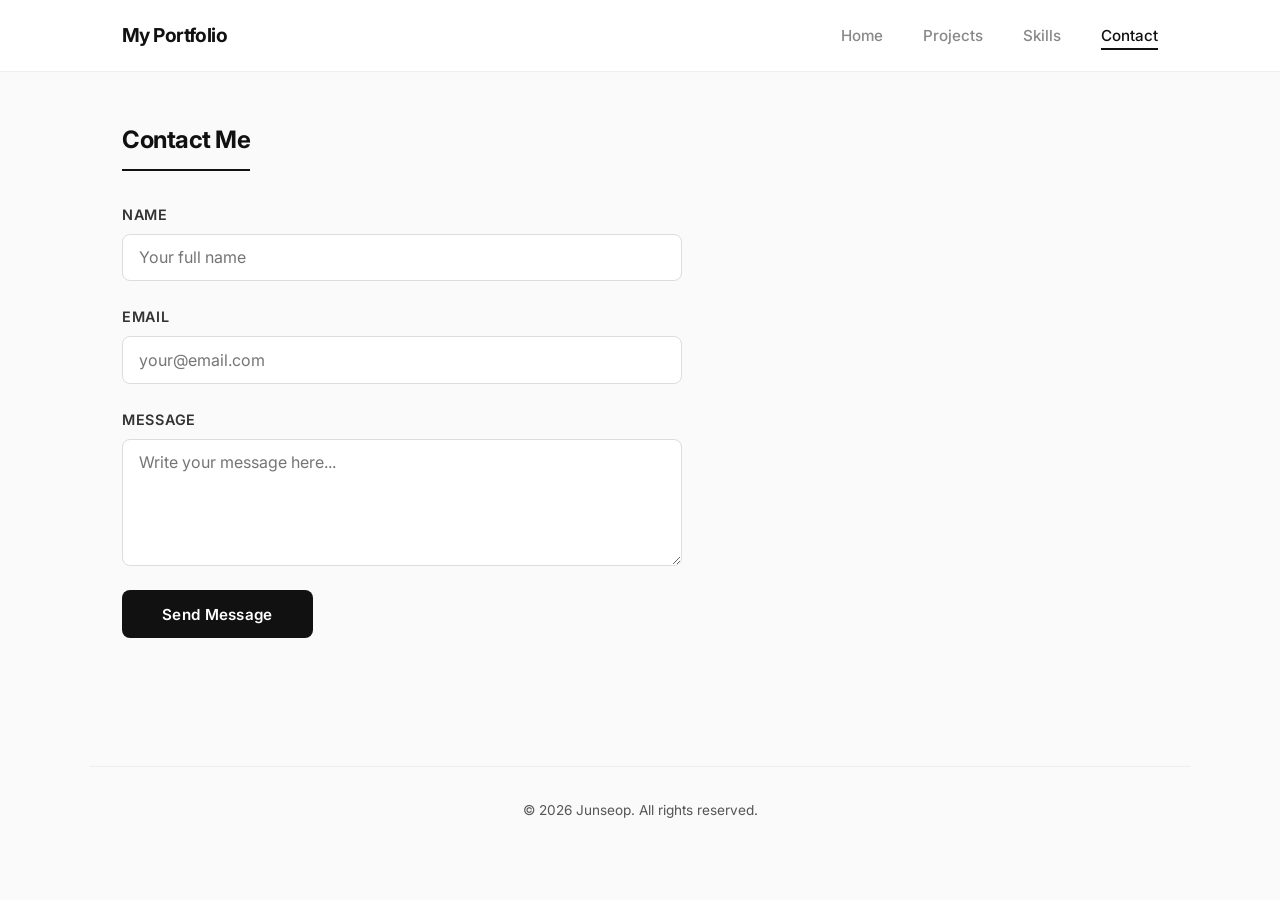
==== contact.html @ d38631e8 "Initial commit: Base files carried over from Assignment 1 for Assignment 2 enhancements" ====
<!DOCTYPE html>
<html lang="en">

<head>
    <meta charset="UTF-8">
    <meta name="viewport" content="width=device-width, initial-scale=1.0">
    <title>Contact | Portfolio</title>
    <link rel="preconnect" href="https://fonts.googleapis.com">
    <link href="https://fonts.googleapis.com/css2?family=Inter:wght@400;500;600;700&display=swap" rel="stylesheet">
    <link rel="stylesheet" href="css/style.css">
</head>

<body>

    <header>
        <div class="nav-container">
            <span class="logo">My Portfolio</span>
            <nav>
                <ul class="nav-list">
                    <li><a href="index.html" class="nav-link">Home</a></li>
                    <li><a href="projects.html" class="nav-link">Projects</a></li>
                    <li><a href="skills.html" class="nav-link">Skills</a></li>
                    <li><a href="contact.html" class="nav-link active">Contact</a></li>
                </ul>
            </nav>
        </div>
    </header>

    <main>
        <section class="contact">
            <h2>Contact Me</h2>
            <form class="contact-form">

                <div class="form-group">
                    <label for="name">Name</label>
                    <input type="text" id="name" name="name" placeholder="Your full name">
                </div>

                <div class="form-group">
                    <label for="email">Email</label>
                    <input type="email" id="email" name="email" placeholder="your@email.com">
                </div>

                <div class="form-group">
                    <label for="message">Message</label>
                    <textarea id="message" name="message" rows="5" placeholder="Write your message here..."></textarea>
                </div>

                <button type="submit">Send Message</button>

            </form>
        </section>
    </main>

    <footer>
        <p>&copy; 2026 Junseop. All rights reserved.</p>
    </footer>

</body>

</html>
---- css/style.css ----
/* ===== RESET & BASE ===== */
* {
    box-sizing: border-box;
    margin: 0;
    padding: 0;
}

body {
    font-family: 'Inter', 'Segoe UI', sans-serif;
    font-size: 16px;
    color: #222222;
    background-color: #fafafa;
    line-height: 1.7;
}

a {
    text-decoration: none;
    color: inherit;
}

ul {
    list-style: none;
}

h1,
h2,
h3 {
    margin-bottom: 1rem;
    letter-spacing: -0.02em;
}

p {
    margin-bottom: 1rem;
    color: #555555;
}

/* ===== LAYOUT WRAPPER ===== */
.nav-container,
main,
footer {
    max-width: 1100px;
    margin: 0 auto;
    padding: 0 2rem;
}

main {
    padding-top: 3rem;
    padding-bottom: 5rem;
}

/* ===== HEADER & NAV ===== */
header {
    background-color: #ffffff;
    border-bottom: 1px solid #eeeeee;
    padding: 1.2rem 0;
    position: sticky;
    top: 0;
    z-index: 100;
}

.nav-container {
    display: flex;
    justify-content: space-between;
    align-items: center;
}

.logo {
    color: #111111;
    font-size: 1.2rem;
    font-weight: 700;
    letter-spacing: -0.03em;
}

.nav-list {
    display: flex;
    gap: 2.5rem;
}

.nav-link {
    color: #888888;
    font-size: 0.95rem;
    font-weight: 500;
    padding: 0.2rem 0;
    border-bottom: 2px solid transparent;
    transition: color 0.2s, border-color 0.2s;
}

.nav-link:hover {
    color: #111111;
}

.nav-link.active {
    color: #111111;
    border-bottom: 2px solid #111111;
}

/* ===== HOME ===== */
.hero {
    padding: 5rem 2rem;
    margin-bottom: 4rem;
    background: linear-gradient(135deg, #f8f9ff 0%, #f0f4ff 100%);
    border-radius: 16px;
    text-align: center;
}

.hero h1 {
    font-size: 3rem;
    font-weight: 700;
    color: #111111;
    letter-spacing: -0.04em;
    line-height: 1.2;
}

.hero-subtitle {
    font-size: 1.1rem;
    color: #888888;
    margin-top: 0.8rem;
    font-weight: 400;
}

.about {
    max-width: 680px;
    margin: 0 auto;
    padding: 2rem 0;
}

.about h2 {
    font-size: 1.5rem;
    color: #111111;
    padding-bottom: 0.5rem;
    border-bottom: 2px solid #111111;
    display: inline-block;
    margin-bottom: 1.2rem;
}

/* ===== SECTION TITLE ===== */
.projects h2,
.skills h2,
.contact h2 {
    font-size: 1.5rem;
    color: #111111;
    padding-bottom: 0.5rem;
    border-bottom: 2px solid #111111;
    display: inline-block;
    margin-bottom: 2rem;
}

/* ===== PROJECTS ===== */
.project-grid {
    display: flex;
    flex-wrap: wrap;
    gap: 1.5rem;
}

.project-card {
    flex: 1 1 250px;
    border: 1px solid #eeeeee;
    border-left: 4px solid #111111;
    border-radius: 8px;
    padding: 1.8rem;
    background-color: #ffffff;
    transition: transform 0.2s, box-shadow 0.2s;
}

.project-card:hover {
    transform: translateY(-4px);
    box-shadow: 0 8px 24px rgba(0, 0, 0, 0.08);
}

.project-card h3 {
    color: #111111;
    font-size: 1.1rem;
    font-weight: 600;
    margin-bottom: 0.5rem;
}

.project-card p {
    font-size: 0.95rem;
    color: #777777;
    margin-bottom: 0;
}

/* ===== SKILLS ===== */
.skills-grid {
    display: flex;
    flex-wrap: wrap;
    gap: 1.5rem;
}

.skill-category {
    flex: 1 1 200px;
    background-color: #ffffff;
    border: 1px solid #eeeeee;
    border-top: 4px solid #111111;
    border-radius: 8px;
    padding: 1.8rem;
}

.skill-category h3 {
    color: #111111;
    font-size: 1rem;
    font-weight: 600;
    margin-bottom: 1rem;
    text-transform: uppercase;
    letter-spacing: 0.05em;
    font-size: 0.85rem;
}

.skill-category ul {
    list-style: none;
    padding-left: 0;
}

.skill-category li {
    margin-bottom: 0.5rem;
    color: #555555;
    font-size: 0.95rem;
    padding-left: 1rem;
    position: relative;
}

.skill-category li::before {
    content: '—';
    position: absolute;
    left: 0;
    color: #bbbbbb;
}

/* ===== CONTACT ===== */
.contact-form {
    max-width: 560px;
}

.form-group {
    display: flex;
    flex-direction: column;
    margin-bottom: 1.5rem;
}

.form-group label {
    font-weight: 600;
    font-size: 0.9rem;
    margin-bottom: 0.4rem;
    color: #333333;
    text-transform: uppercase;
    letter-spacing: 0.05em;
}

.form-group input,
.form-group textarea {
    padding: 0.8rem 1rem;
    border: 1px solid #dddddd;
    border-radius: 8px;
    font-size: 1rem;
    font-family: inherit;
    background-color: #ffffff;
    color: #222222;
    transition: border-color 0.2s;
}

.form-group input:focus,
.form-group textarea:focus {
    outline: none;
    border-color: #111111;
}

button[type="submit"] {
    background-color: #111111;
    color: #ffffff;
    border: none;
    padding: 0.9rem 2.5rem;
    border-radius: 8px;
    font-size: 0.95rem;
    font-weight: 600;
    font-family: inherit;
    cursor: pointer;
    transition: background-color 0.2s, transform 0.1s;
    letter-spacing: 0.02em;
}

button[type="submit"]:hover {
    background-color: #333333;
    transform: translateY(-1px);
}

/* ===== FOOTER ===== */
footer {
    text-align: center;
    padding: 2rem;
    border-top: 1px solid #eeeeee;
    color: #aaaaaa;
    font-size: 0.85rem;
    margin-top: 3rem;
    background-color: #fafafa;
}

/* ===== RESPONSIVE — TABLET (481px ~ 768px) ===== */
@media (min-width: 481px) and (max-width: 768px) {

    .hero h1 {
        font-size: 2.2rem;
    }

    .project-card,
    .skill-category {
        flex: 1 1 45%;
    }
}

/* ===== RESPONSIVE — MOBILE (0px ~ 480px) ===== */
@media (max-width: 480px) {

    .nav-container {
        flex-direction: column;
        gap: 0.8rem;
        text-align: center;
    }

    .nav-list {
        flex-direction: column;
        gap: 0.5rem;
        align-items: center;
    }

    .hero {
        padding: 3rem 1rem;
    }

    .hero h1 {
        font-size: 1.8rem;
    }

    .hero-subtitle {
        font-size: 1rem;
    }

    .project-grid,
    .skills-grid {
        flex-direction: column;
    }

    .project-card,
    .skill-category {
        flex: 1 1 100%;
    }

    .contact-form {
        padding: 0;
    }
}
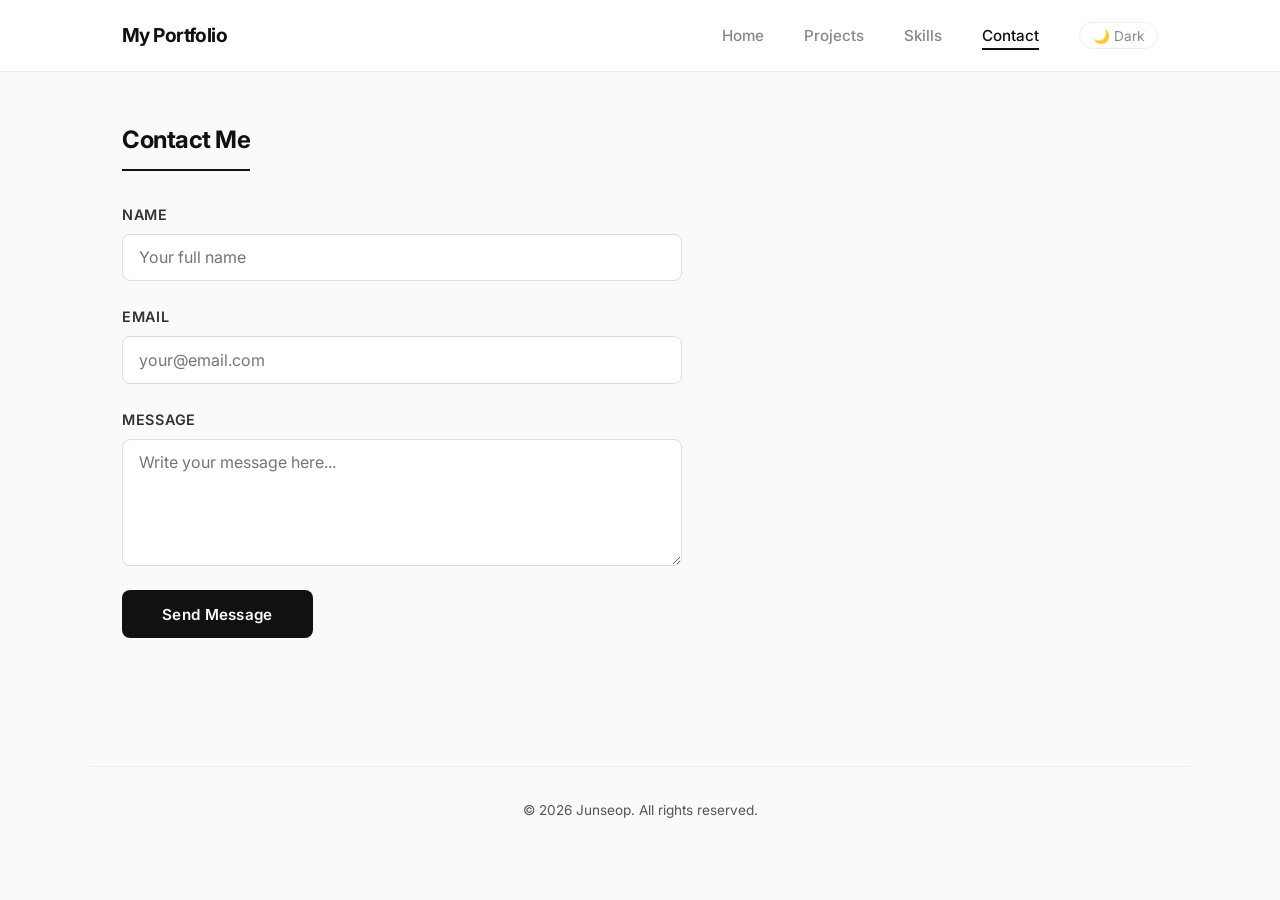
==== commit 0ad0a9ae: "feat: add theme switcher with localStorage persistence" ====
--- a/contact.html
+++ b/contact.html
@@ -21,6 +21,7 @@
                     <li><a href="projects.html" class="nav-link">Projects</a></li>
                     <li><a href="skills.html" class="nav-link">Skills</a></li>
                     <li><a href="contact.html" class="nav-link active">Contact</a></li>
+                    <li><button class="theme-toggle" id="theme-toggle">🌙 Dark</button></li>
                 </ul>
             </nav>
         </div>
@@ -56,6 +57,7 @@
         <p>&copy; 2026 Junseop. All rights reserved.</p>
     </footer>
 
+    <script src="js/theme.js"></script>
 </body>
 
-</html>+</html>
--- a/css/style.css
+++ b/css/style.css
@@ -1,3 +1,43 @@
+/* ===== CSS CUSTOM PROPERTIES (THEME VARIABLES) ===== */
+/* :root applies to the entire document */
+/* Light theme is the default */
+:root {
+    --color-bg: #fafafa;
+    --color-surface: #ffffff;
+    --color-text-primary: #222222;
+    --color-text-secondary: #555555;
+    --color-text-muted: #777777;
+    --color-text-nav: #888888;
+    --color-border: #eeeeee;
+    --color-border-input: #dddddd;
+    --color-accent: #111111;
+    --color-accent-hover: #333333;
+    --color-hero-from: #f8f9ff;
+    --color-hero-to: #f0f4ff;
+    --color-label: #333333;
+    --color-footer-text: #aaaaaa;
+    --color-skill-label: #555555;
+}
+
+/* Dark theme — overrides variables when body has dark-theme class */
+body.dark-theme {
+    --color-bg: #121212;
+    --color-surface: #1e1e1e;
+    --color-text-primary: #f0f0f0;
+    --color-text-secondary: #bbbbbb;
+    --color-text-muted: #999999;
+    --color-text-nav: #aaaaaa;
+    --color-border: #333333;
+    --color-border-input: #444444;
+    --color-accent: #ffffff;
+    --color-accent-hover: #cccccc;
+    --color-hero-from: #1a1a2e;
+    --color-hero-to: #16213e;
+    --color-label: #cccccc;
+    --color-footer-text: #666666;
+    --color-skill-label: #aaaaaa;
+}
+
 /* ===== RESET & BASE ===== */
 * {
     box-sizing: border-box;
@@ -8,9 +48,10 @@
 body {
     font-family: 'Inter', 'Segoe UI', sans-serif;
     font-size: 16px;
-    color: #222222;
-    background-color: #fafafa;
+    color: var(--color-text-primary);
+    background-color: var(--color-bg);
     line-height: 1.7;
+    transition: background-color 0.3s, color 0.3s;
 }
 
 a {
@@ -31,7 +72,7 @@
 
 p {
     margin-bottom: 1rem;
-    color: #555555;
+    color: var(--color-text-secondary);
 }
 
 /* ===== LAYOUT WRAPPER ===== */
@@ -50,12 +91,13 @@
 
 /* ===== HEADER & NAV ===== */
 header {
-    background-color: #ffffff;
-    border-bottom: 1px solid #eeeeee;
+    background-color: var(--color-surface);
+    border-bottom: 1px solid var(--color-border);
     padding: 1.2rem 0;
     position: sticky;
     top: 0;
     z-index: 100;
+    transition: background-color 0.3s, border-color 0.3s;
 }
 
 .nav-container {
@@ -65,7 +107,7 @@
 }
 
 .logo {
-    color: #111111;
+    color: var(--color-accent);
     font-size: 1.2rem;
     font-weight: 700;
     letter-spacing: -0.03em;
@@ -74,10 +116,11 @@
 .nav-list {
     display: flex;
     gap: 2.5rem;
+    align-items: center;
 }
 
 .nav-link {
-    color: #888888;
+    color: var(--color-text-nav);
     font-size: 0.95rem;
     font-weight: 500;
     padding: 0.2rem 0;
@@ -86,34 +129,53 @@
 }
 
 .nav-link:hover {
-    color: #111111;
+    color: var(--color-accent);
 }
 
 .nav-link.active {
-    color: #111111;
-    border-bottom: 2px solid #111111;
+    color: var(--color-accent);
+    border-bottom: 2px solid var(--color-accent);
+}
+
+/* ===== THEME TOGGLE BUTTON ===== */
+.theme-toggle {
+    background: none;
+    border: 1px solid var(--color-border);
+    border-radius: 20px;
+    padding: 0.3rem 0.8rem;
+    cursor: pointer;
+    font-size: 0.85rem;
+    color: var(--color-text-nav);
+    font-family: inherit;
+    transition: all 0.2s;
+}
+
+.theme-toggle:hover {
+    border-color: var(--color-accent);
+    color: var(--color-accent);
 }
 
 /* ===== HOME ===== */
 .hero {
     padding: 5rem 2rem;
     margin-bottom: 4rem;
-    background: linear-gradient(135deg, #f8f9ff 0%, #f0f4ff 100%);
+    background: linear-gradient(135deg, var(--color-hero-from) 0%, var(--color-hero-to) 100%);
     border-radius: 16px;
     text-align: center;
+    transition: background 0.3s;
 }
 
 .hero h1 {
     font-size: 3rem;
     font-weight: 700;
-    color: #111111;
+    color: var(--color-accent);
     letter-spacing: -0.04em;
     line-height: 1.2;
 }
 
 .hero-subtitle {
     font-size: 1.1rem;
-    color: #888888;
+    color: var(--color-text-nav);
     margin-top: 0.8rem;
     font-weight: 400;
 }
@@ -126,9 +188,9 @@
 
 .about h2 {
     font-size: 1.5rem;
-    color: #111111;
+    color: var(--color-accent);
     padding-bottom: 0.5rem;
-    border-bottom: 2px solid #111111;
+    border-bottom: 2px solid var(--color-accent);
     display: inline-block;
     margin-bottom: 1.2rem;
 }
@@ -138,9 +200,9 @@
 .skills h2,
 .contact h2 {
     font-size: 1.5rem;
-    color: #111111;
+    color: var(--color-accent);
     padding-bottom: 0.5rem;
-    border-bottom: 2px solid #111111;
+    border-bottom: 2px solid var(--color-accent);
     display: inline-block;
     margin-bottom: 2rem;
 }
@@ -154,12 +216,12 @@
 
 .project-card {
     flex: 1 1 250px;
-    border: 1px solid #eeeeee;
-    border-left: 4px solid #111111;
+    border: 1px solid var(--color-border);
+    border-left: 4px solid var(--color-accent);
     border-radius: 8px;
     padding: 1.8rem;
-    background-color: #ffffff;
-    transition: transform 0.2s, box-shadow 0.2s;
+    background-color: var(--color-surface);
+    transition: transform 0.2s, box-shadow 0.2s, background-color 0.3s, border-color 0.3s;
 }
 
 .project-card:hover {
@@ -168,7 +230,7 @@
 }
 
 .project-card h3 {
-    color: #111111;
+    color: var(--color-accent);
     font-size: 1.1rem;
     font-weight: 600;
     margin-bottom: 0.5rem;
@@ -176,7 +238,7 @@
 
 .project-card p {
     font-size: 0.95rem;
-    color: #777777;
+    color: var(--color-text-muted);
     margin-bottom: 0;
 }
 
@@ -189,16 +251,16 @@
 
 .skill-category {
     flex: 1 1 200px;
-    background-color: #ffffff;
-    border: 1px solid #eeeeee;
-    border-top: 4px solid #111111;
+    background-color: var(--color-surface);
+    border: 1px solid var(--color-border);
+    border-top: 4px solid var(--color-accent);
     border-radius: 8px;
     padding: 1.8rem;
+    transition: background-color 0.3s, border-color 0.3s;
 }
 
 .skill-category h3 {
-    color: #111111;
-    font-size: 1rem;
+    color: var(--color-accent);
     font-weight: 600;
     margin-bottom: 1rem;
     text-transform: uppercase;
@@ -213,7 +275,7 @@
 
 .skill-category li {
     margin-bottom: 0.5rem;
-    color: #555555;
+    color: var(--color-skill-label);
     font-size: 0.95rem;
     padding-left: 1rem;
     position: relative;
@@ -223,7 +285,7 @@
     content: '—';
     position: absolute;
     left: 0;
-    color: #bbbbbb;
+    color: var(--color-border);
 }
 
 /* ===== CONTACT ===== */
@@ -241,7 +303,7 @@
     font-weight: 600;
     font-size: 0.9rem;
     margin-bottom: 0.4rem;
-    color: #333333;
+    color: var(--color-label);
     text-transform: uppercase;
     letter-spacing: 0.05em;
 }
@@ -249,24 +311,24 @@
 .form-group input,
 .form-group textarea {
     padding: 0.8rem 1rem;
-    border: 1px solid #dddddd;
+    border: 1px solid var(--color-border-input);
     border-radius: 8px;
     font-size: 1rem;
     font-family: inherit;
-    background-color: #ffffff;
-    color: #222222;
-    transition: border-color 0.2s;
+    background-color: var(--color-surface);
+    color: var(--color-text-primary);
+    transition: border-color 0.2s, background-color 0.3s, color 0.3s;
 }
 
 .form-group input:focus,
 .form-group textarea:focus {
     outline: none;
-    border-color: #111111;
+    border-color: var(--color-accent);
 }
 
 button[type="submit"] {
-    background-color: #111111;
-    color: #ffffff;
+    background-color: var(--color-accent);
+    color: var(--color-bg);
     border: none;
     padding: 0.9rem 2.5rem;
     border-radius: 8px;
@@ -279,7 +341,7 @@
 }
 
 button[type="submit"]:hover {
-    background-color: #333333;
+    background-color: var(--color-accent-hover);
     transform: translateY(-1px);
 }
 
@@ -287,11 +349,12 @@
 footer {
     text-align: center;
     padding: 2rem;
-    border-top: 1px solid #eeeeee;
-    color: #aaaaaa;
+    border-top: 1px solid var(--color-border);
+    color: var(--color-footer-text);
     font-size: 0.85rem;
     margin-top: 3rem;
-    background-color: #fafafa;
+    background-color: var(--color-bg);
+    transition: background-color 0.3s, border-color 0.3s;
 }
 
 /* ===== RESPONSIVE — TABLET (481px ~ 768px) ===== */
@@ -347,4 +410,4 @@
     .contact-form {
         padding: 0;
     }
-}+}
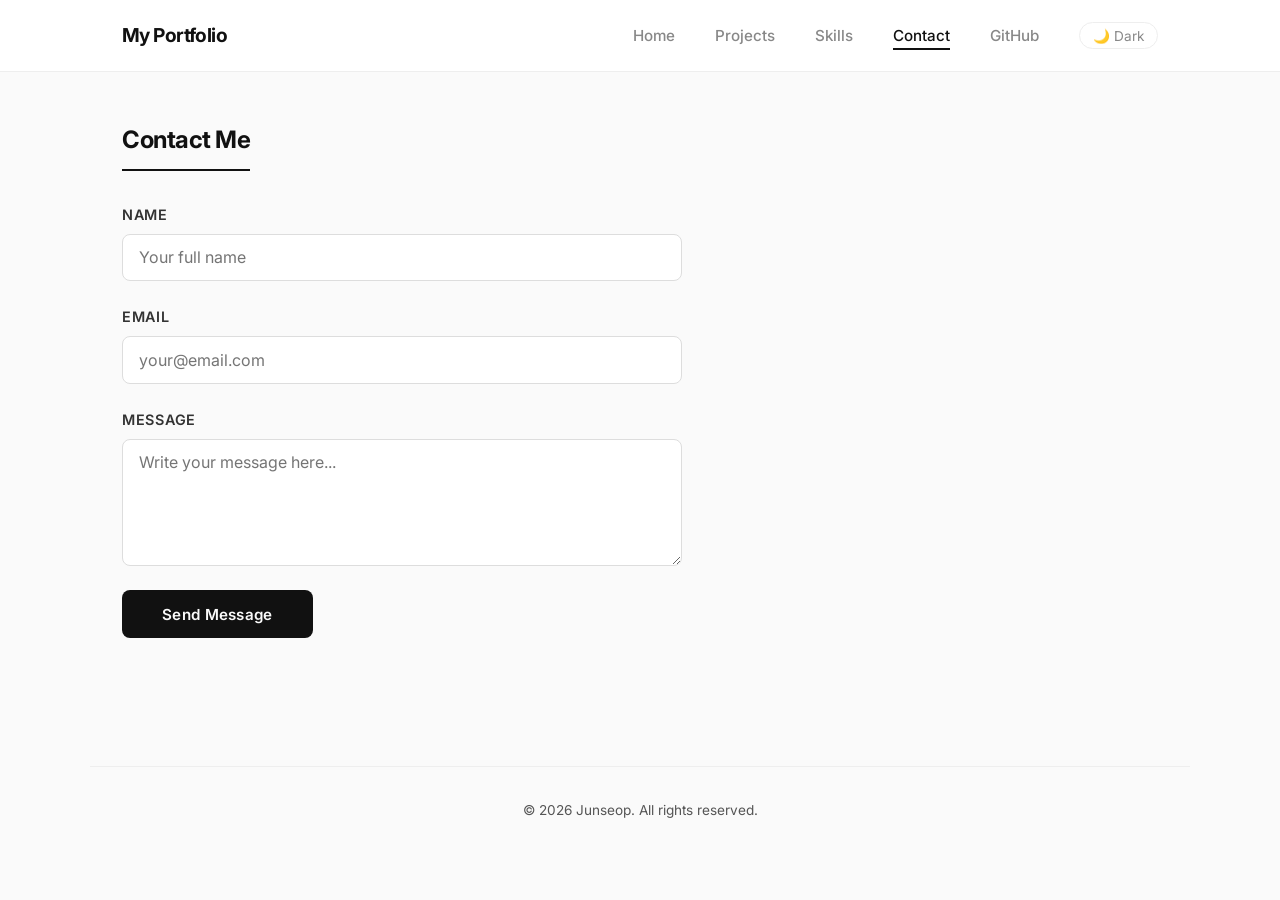
==== commit 69903125: "feat: add GitHub stats page with profile and repo cards" ====
--- a/contact.html
+++ b/contact.html
@@ -21,6 +21,7 @@
                     <li><a href="projects.html" class="nav-link">Projects</a></li>
                     <li><a href="skills.html" class="nav-link">Skills</a></li>
                     <li><a href="contact.html" class="nav-link active">Contact</a></li>
+                    <li><a href="github.html" class="nav-link">GitHub</a></li>
                     <li><button class="theme-toggle" id="theme-toggle">🌙 Dark</button></li>
                 </ul>
             </nav>
--- a/css/style.css
+++ b/css/style.css
@@ -411,3 +411,213 @@
         padding: 0;
     }
 }
+
+/* ===== PROJECT FILTER ===== */
+.filter-bar {
+    display: flex;
+    gap: 0.8rem;
+    margin-bottom: 2rem;
+    flex-wrap: wrap;
+}
+
+.filter-btn {
+    background: none;
+    border: 1px solid var(--color-border);
+    border-radius: 20px;
+    padding: 0.4rem 1.2rem;
+    cursor: pointer;
+    font-size: 0.9rem;
+    font-family: inherit;
+    color: var(--color-text-nav);
+    transition: all 0.2s;
+}
+
+.filter-btn:hover {
+    border-color: var(--color-accent);
+    color: var(--color-accent);
+}
+
+/* Active filter button */
+.filter-btn.active {
+    background-color: var(--color-accent);
+    border-color: var(--color-accent);
+    color: var(--color-bg);
+}
+
+/* Category tag on each project card */
+.category-tag {
+    display: inline-block;
+    margin-top: 0.8rem;
+    padding: 0.2rem 0.7rem;
+    border-radius: 12px;
+    font-size: 0.75rem;
+    font-weight: 600;
+    background-color: var(--color-bg);
+    color: var(--color-text-nav);
+    border: 1px solid var(--color-border);
+    text-transform: uppercase;
+    letter-spacing: 0.05em;
+}
+/* ===== GITHUB STATS PAGE ===== */
+.github-section h2 {
+    font-size: 1.5rem;
+    color: var(--color-accent);
+    padding-bottom: 0.5rem;
+    border-bottom: 2px solid var(--color-accent);
+    display: inline-block;
+    margin-bottom: 2rem;
+}
+
+.loading-text {
+    color: var(--color-text-muted);
+    font-size: 0.95rem;
+}
+
+.error-text {
+    color: #e05555;
+    font-size: 0.95rem;
+}
+
+/* Profile card */
+.profile-card {
+    display: flex;
+    gap: 2rem;
+    align-items: flex-start;
+    background-color: var(--color-surface);
+    border: 1px solid var(--color-border);
+    border-radius: 12px;
+    padding: 2rem;
+    margin-bottom: 3rem;
+    transition: background-color 0.3s, border-color 0.3s;
+}
+
+.profile-avatar {
+    width: 100px;
+    height: 100px;
+    border-radius: 50%;
+    border: 3px solid var(--color-border);
+    flex-shrink: 0;
+}
+
+.profile-info {
+    display: flex;
+    flex-direction: column;
+    gap: 0.4rem;
+}
+
+.profile-name {
+    font-size: 1.4rem;
+    font-weight: 700;
+    color: var(--color-accent);
+    margin-bottom: 0;
+}
+
+.profile-bio,
+.profile-location {
+    font-size: 0.95rem;
+    color: var(--color-text-secondary);
+    margin-bottom: 0;
+}
+
+/* Profile stats row */
+.profile-stats {
+    display: flex;
+    gap: 1.5rem;
+    margin-top: 0.8rem;
+}
+
+.stat-item {
+    display: flex;
+    flex-direction: column;
+    align-items: center;
+    gap: 0.2rem;
+}
+
+.stat-number {
+    font-size: 1.2rem;
+    font-weight: 700;
+    color: var(--color-accent);
+}
+
+.stat-label {
+    font-size: 0.75rem;
+    color: var(--color-text-muted);
+    text-transform: uppercase;
+    letter-spacing: 0.05em;
+}
+
+.github-link {
+    display: inline-block;
+    margin-top: 0.8rem;
+    font-size: 0.9rem;
+    font-weight: 600;
+    color: var(--color-accent);
+    border-bottom: 1px solid var(--color-accent);
+    width: fit-content;
+    transition: opacity 0.2s;
+}
+
+.github-link:hover {
+    opacity: 0.6;
+}
+
+/* Repos section */
+.github-repos-header {
+    margin-bottom: 1.5rem;
+}
+
+.github-repos-header h3 {
+    font-size: 1.1rem;
+    color: var(--color-accent);
+}
+
+.repos-grid {
+    display: flex;
+    flex-wrap: wrap;
+    gap: 1.2rem;
+}
+
+/* Repo card */
+.repo-card {
+    flex: 1 1 280px;
+    background-color: var(--color-surface);
+    border: 1px solid var(--color-border);
+    border-left: 4px solid var(--color-accent);
+    border-radius: 8px;
+    padding: 1.4rem;
+    display: flex;
+    flex-direction: column;
+    gap: 0.6rem;
+    transition: transform 0.2s, box-shadow 0.2s, background-color 0.3s;
+}
+
+.repo-card:hover {
+    transform: translateY(-3px);
+    box-shadow: 0 6px 20px rgba(0, 0, 0, 0.08);
+}
+
+.repo-name {
+    font-size: 1rem;
+    font-weight: 600;
+    color: var(--color-accent);
+    word-break: break-all;
+}
+
+.repo-name:hover {
+    opacity: 0.7;
+}
+
+.repo-description {
+    font-size: 0.88rem;
+    color: var(--color-text-muted);
+    margin-bottom: 0;
+    flex-grow: 1;
+}
+
+.repo-meta {
+    display: flex;
+    gap: 1rem;
+    font-size: 0.82rem;
+    color: var(--color-text-nav);
+    margin-top: auto;
+}
